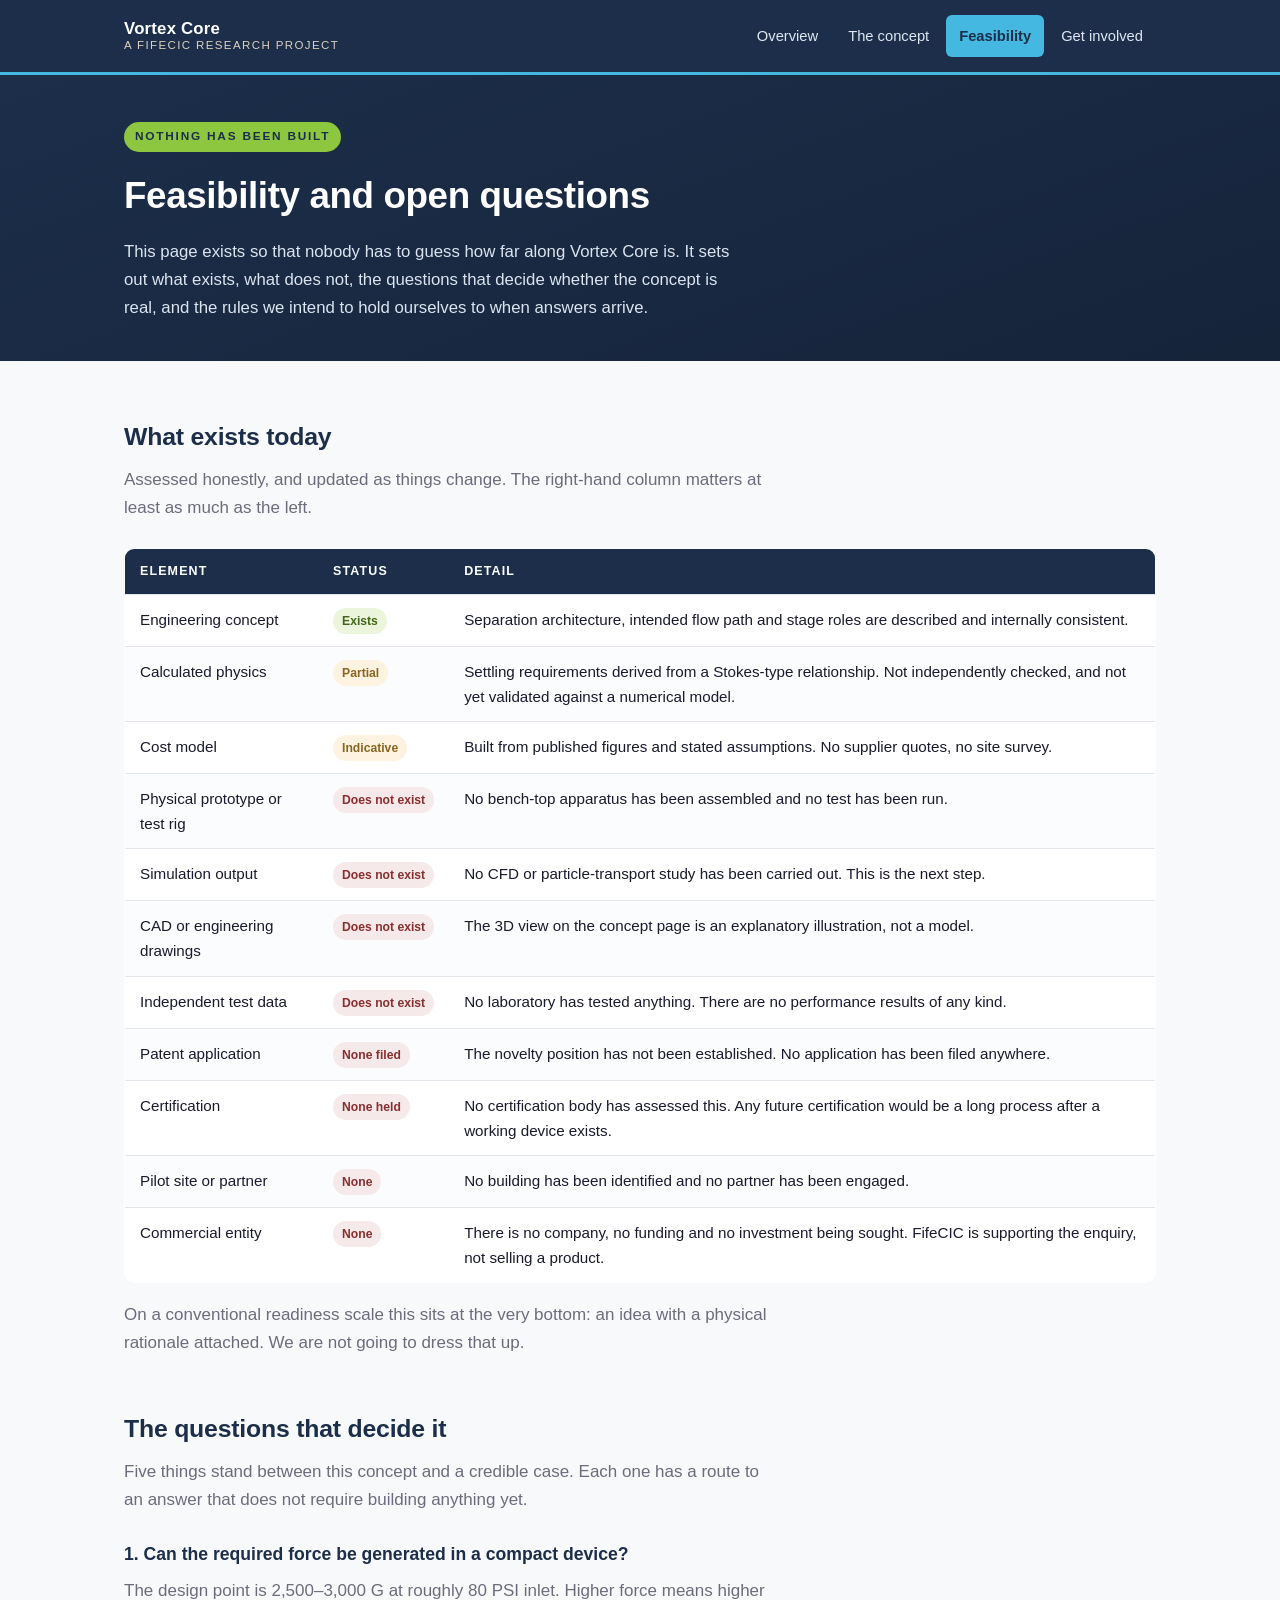
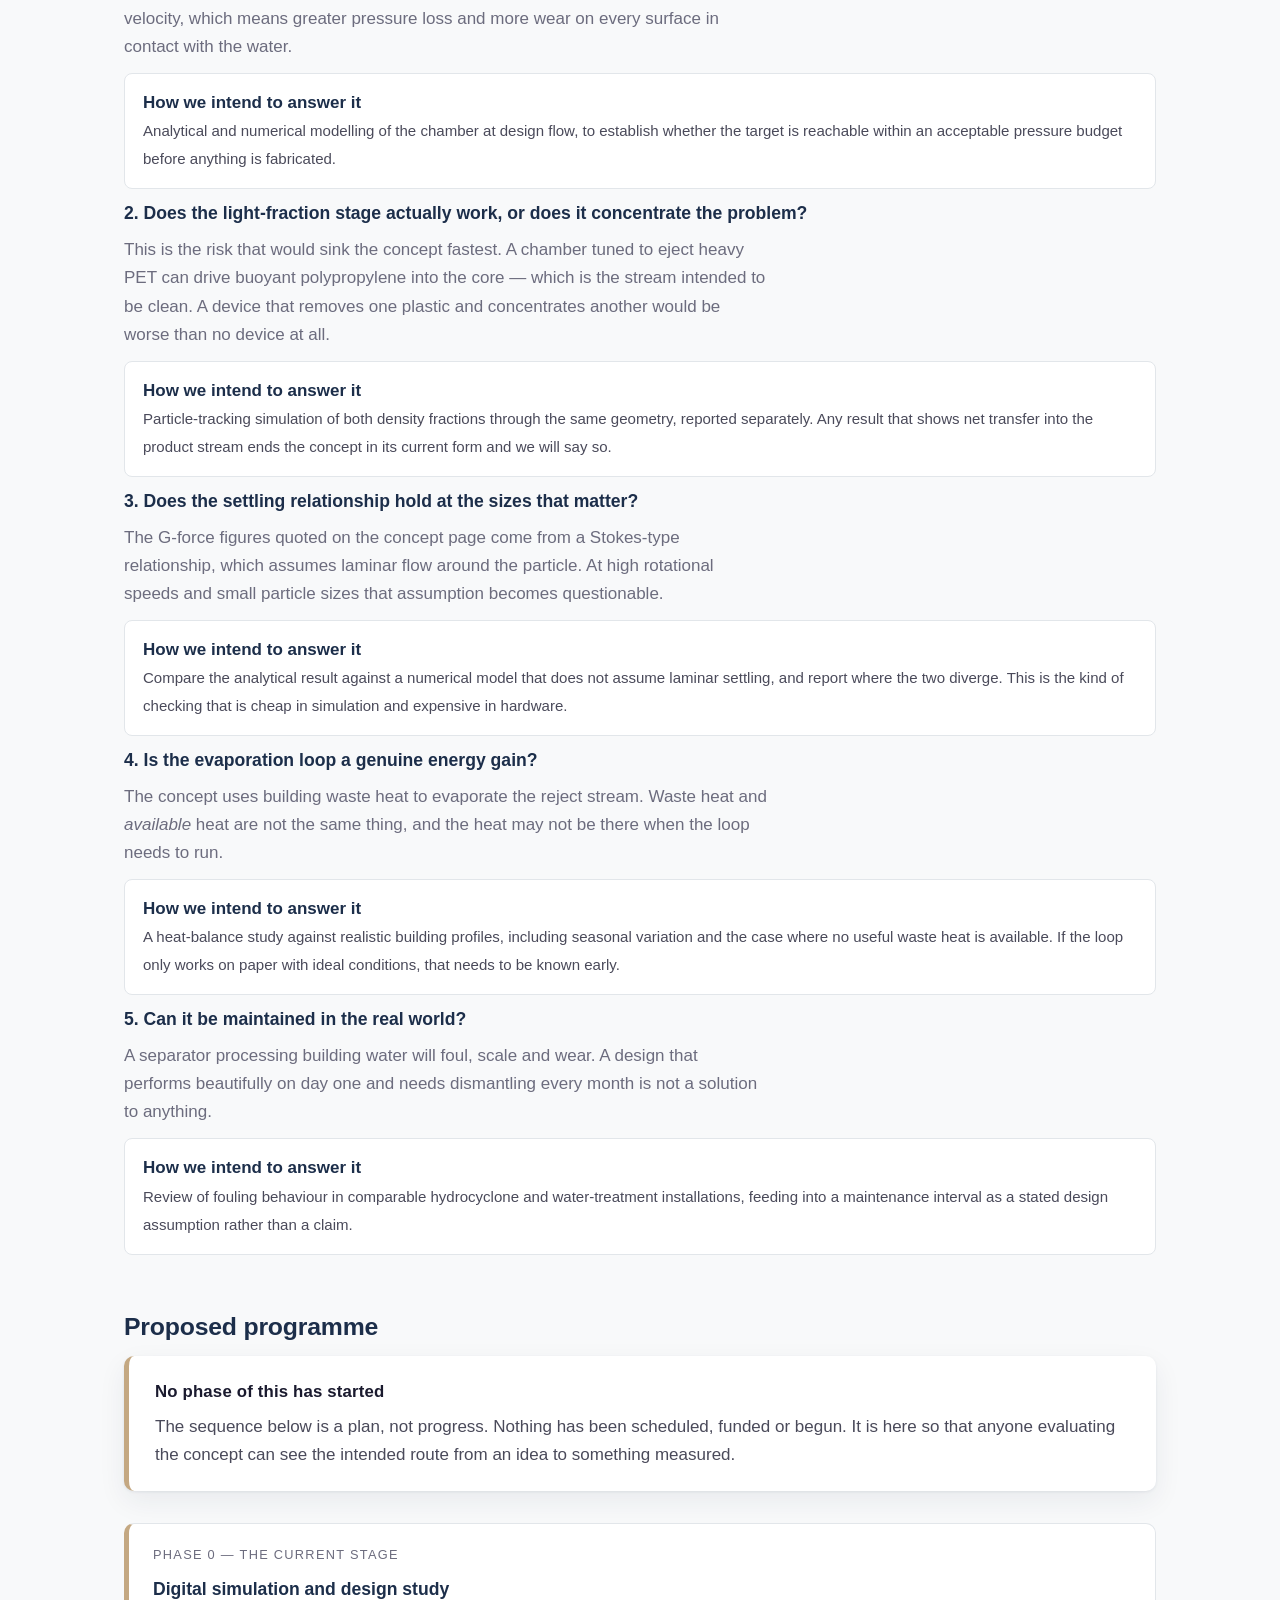
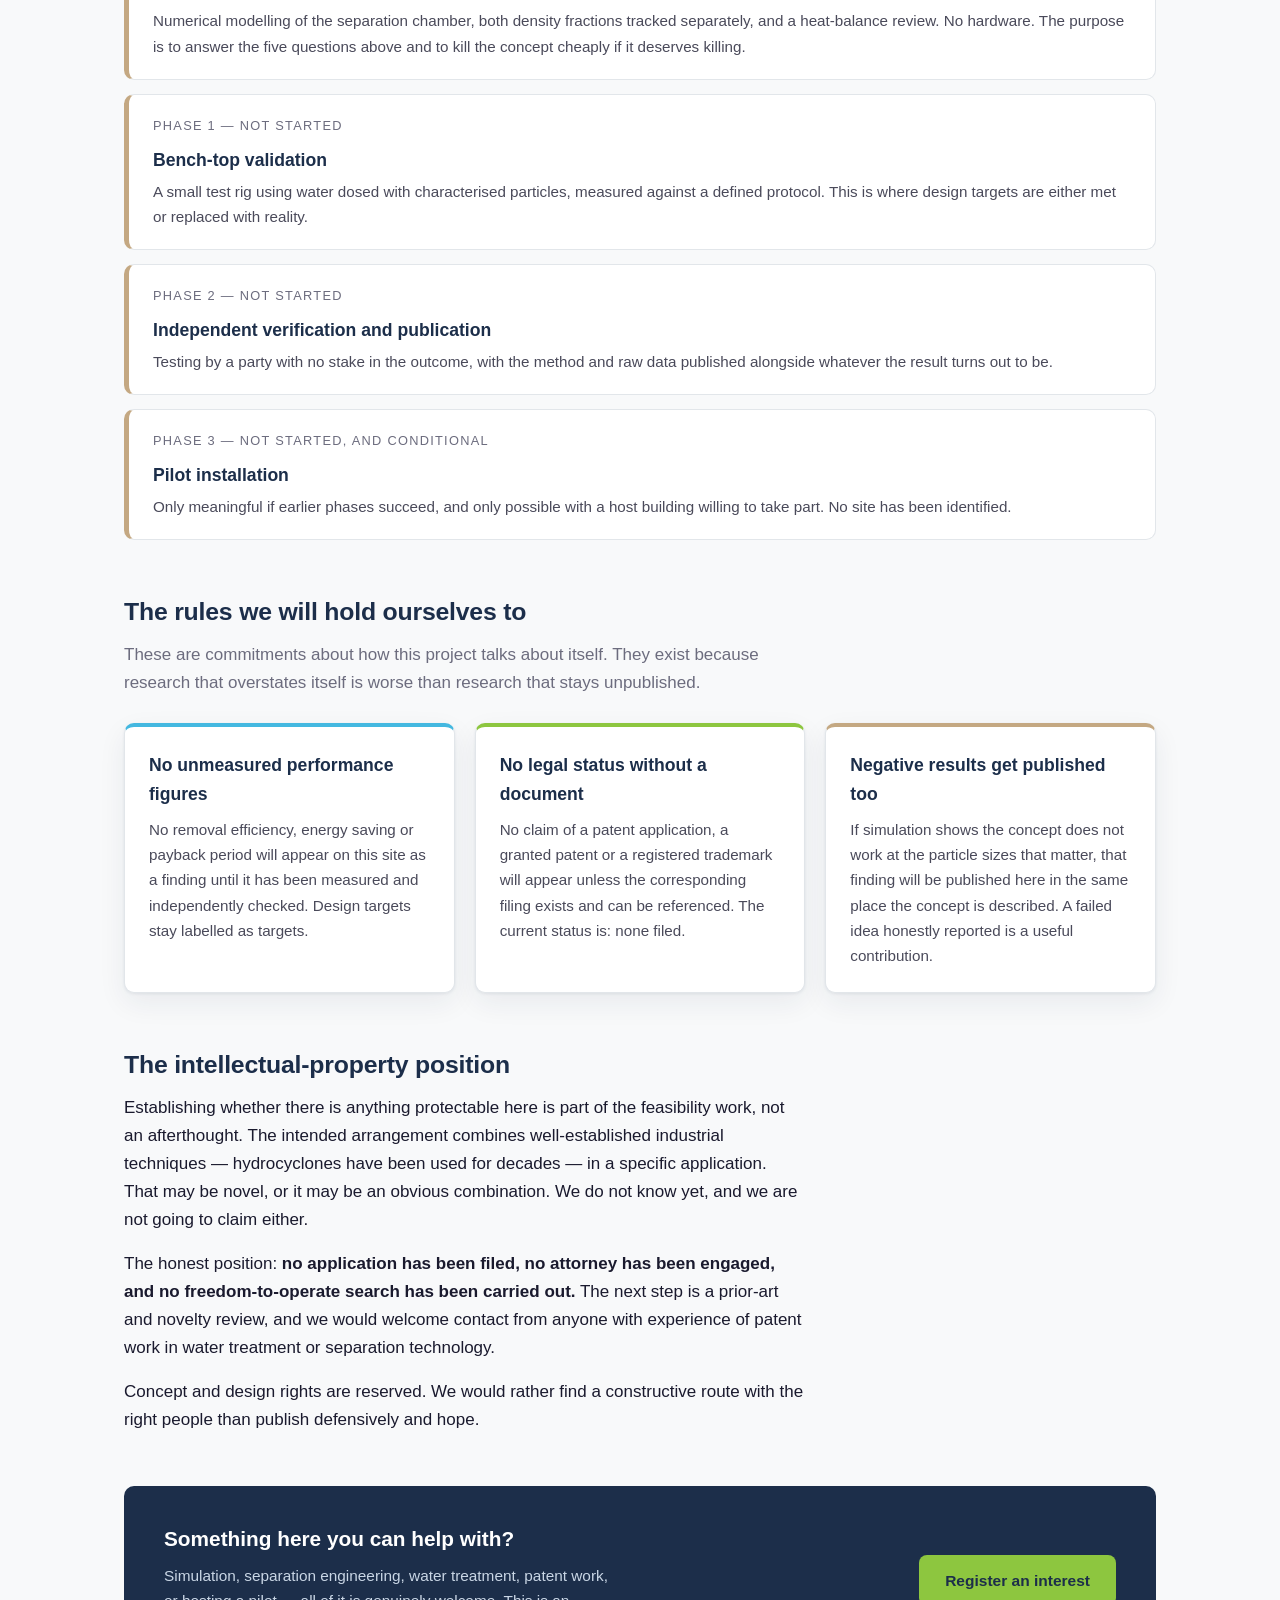
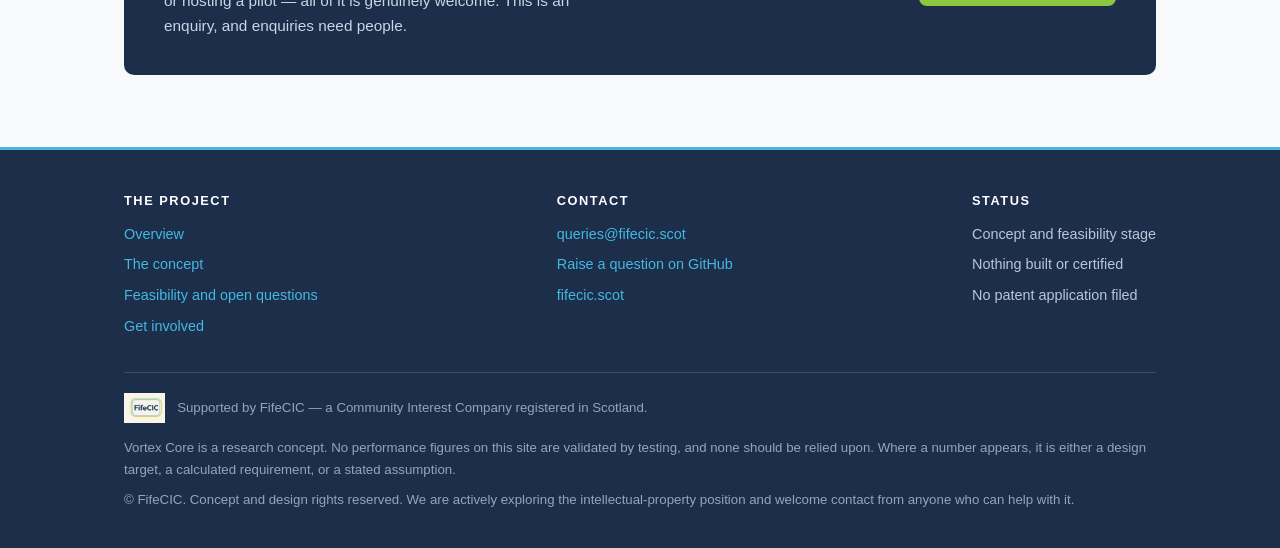
==== feasibility.html @ f8d371b2 "Initial commit: Vortex Core research site A four-page static site presenting the Vortex Core concept" ====
<!DOCTYPE html>
<html lang="en-GB">
<head>
<meta charset="utf-8">
<meta name="viewport" content="width=device-width, initial-scale=1">
<title>Feasibility and open questions - Vortex Core</title>
<meta name="description" content="What exists for Vortex Core and what does not: the open engineering questions, how we intend to answer them, and the validation rules we will hold ourselves to.">
<link rel="canonical" href="https://fifecic.github.io/VortexCore/feasibility.html">
<link rel="icon" href="assets/img/favicon.png">
<meta property="og:type" content="article">
<meta property="og:title" content="Feasibility and open questions - Vortex Core">
<meta property="og:description" content="Nothing is built. Here are the questions that decide whether the concept is real, and how we intend to answer them.">
<meta property="og:url" content="https://fifecic.github.io/VortexCore/feasibility.html">
<link rel="stylesheet" href="assets/css/site.css">
</head>
<body>

<a class="skip-link" href="#main">Skip to content</a>

<header class="site-header">
  <div class="wrap">
    <a class="brand" href="index.html">
      <span class="brand-text">
        <strong>Vortex Core</strong>
        <span>A FifeCIC research project</span>
      </span>
    </a>
    <nav class="site-nav" aria-label="Main">
      <a href="index.html">Overview</a>
      <a href="technology.html">The concept</a>
      <a href="feasibility.html" aria-current="page">Feasibility</a>
      <a href="interest.html">Get involved</a>
    </nav>
  </div>
</header>

<div class="page-head">
  <div class="wrap">
    <p class="eyebrow">Nothing has been built</p>
    <h1>Feasibility and open questions</h1>
    <p class="lead">
      This page exists so that nobody has to guess how far along Vortex Core is. It sets out what
      exists, what does not, the questions that decide whether the concept is real, and the rules
      we intend to hold ourselves to when answers arrive.
    </p>
  </div>
</div>

<main id="main">
  <div class="wrap">

    <section>
      <h2 class="section-title">What exists today</h2>
      <p class="section-sub">
        Assessed honestly, and updated as things change. The right-hand column matters at least as
        much as the left.
      </p>
      <div class="table-scroll">
        <table>
          <thead>
            <tr>
              <th scope="col">Element</th>
              <th scope="col">Status</th>
              <th scope="col">Detail</th>
            </tr>
          </thead>
          <tbody>
            <tr>
              <td>Engineering concept</td>
              <td><span class="tag tag-yes">Exists</span></td>
              <td>Separation architecture, intended flow path and stage roles are described and internally consistent.</td>
            </tr>
            <tr>
              <td>Calculated physics</td>
              <td><span class="tag tag-partial">Partial</span></td>
              <td>Settling requirements derived from a Stokes-type relationship. Not independently checked, and not yet validated against a numerical model.</td>
            </tr>
            <tr>
              <td>Cost model</td>
              <td><span class="tag tag-partial">Indicative</span></td>
              <td>Built from published figures and stated assumptions. No supplier quotes, no site survey.</td>
            </tr>
            <tr>
              <td>Physical prototype or test rig</td>
              <td><span class="tag tag-no">Does not exist</span></td>
              <td>No bench-top apparatus has been assembled and no test has been run.</td>
            </tr>
            <tr>
              <td>Simulation output</td>
              <td><span class="tag tag-no">Does not exist</span></td>
              <td>No CFD or particle-transport study has been carried out. This is the next step.</td>
            </tr>
            <tr>
              <td>CAD or engineering drawings</td>
              <td><span class="tag tag-no">Does not exist</span></td>
              <td>The 3D view on the concept page is an explanatory illustration, not a model.</td>
            </tr>
            <tr>
              <td>Independent test data</td>
              <td><span class="tag tag-no">Does not exist</span></td>
              <td>No laboratory has tested anything. There are no performance results of any kind.</td>
            </tr>
            <tr>
              <td>Patent application</td>
              <td><span class="tag tag-no">None filed</span></td>
              <td>The novelty position has not been established. No application has been filed anywhere.</td>
            </tr>
            <tr>
              <td>Certification</td>
              <td><span class="tag tag-no">None held</span></td>
              <td>No certification body has assessed this. Any future certification would be a long process after a working device exists.</td>
            </tr>
            <tr>
              <td>Pilot site or partner</td>
              <td><span class="tag tag-no">None</span></td>
              <td>No building has been identified and no partner has been engaged.</td>
            </tr>
            <tr>
              <td>Commercial entity</td>
              <td><span class="tag tag-no">None</span></td>
              <td>There is no company, no funding and no investment being sought. FifeCIC is supporting the enquiry, not selling a product.</td>
            </tr>
          </tbody>
        </table>
      </div>
      <p class="section-sub" style="margin-top:18px; margin-bottom:0">
        On a conventional readiness scale this sits at the very bottom: an idea with a physical
        rationale attached. We are not going to dress that up.
      </p>
    </section>

    <section>
      <h2 class="section-title">The questions that decide it</h2>
      <p class="section-sub">
        Five things stand between this concept and a credible case. Each one has a route to an
        answer that does not require building anything yet.
      </p>

      <h3>1. Can the required force be generated in a compact device?</h3>
      <p class="section-sub" style="margin-bottom:12px">
        The design point is 2,500&ndash;3,000&nbsp;G at roughly 80&nbsp;PSI inlet. Higher force means higher
        velocity, which means greater pressure loss and more wear on every surface in contact with
        the water.
      </p>
      <ul class="plain-list">
        <li>
          <strong>How we intend to answer it</strong>
          <span>Analytical and numerical modelling of the chamber at design flow, to establish whether the target is reachable within an acceptable pressure budget before anything is fabricated.</span>
        </li>
      </ul>

      <h3>2. Does the light-fraction stage actually work, or does it concentrate the problem?</h3>
      <p class="section-sub" style="margin-bottom:12px">
        This is the risk that would sink the concept fastest. A chamber tuned to eject heavy PET
        can drive buoyant polypropylene into the core &mdash; which is the stream intended to be
        clean. A device that removes one plastic and concentrates another would be worse than no
        device at all.
      </p>
      <ul class="plain-list">
        <li>
          <strong>How we intend to answer it</strong>
          <span>Particle-tracking simulation of both density fractions through the same geometry, reported separately. Any result that shows net transfer into the product stream ends the concept in its current form and we will say so.</span>
        </li>
      </ul>

      <h3>3. Does the settling relationship hold at the sizes that matter?</h3>
      <p class="section-sub" style="margin-bottom:12px">
        The G-force figures quoted on the concept page come from a Stokes-type relationship, which
        assumes laminar flow around the particle. At high rotational speeds and small particle
        sizes that assumption becomes questionable.
      </p>
      <ul class="plain-list">
        <li>
          <strong>How we intend to answer it</strong>
          <span>Compare the analytical result against a numerical model that does not assume laminar settling, and report where the two diverge. This is the kind of checking that is cheap in simulation and expensive in hardware.</span>
        </li>
      </ul>

      <h3>4. Is the evaporation loop a genuine energy gain?</h3>
      <p class="section-sub" style="margin-bottom:12px">
        The concept uses building waste heat to evaporate the reject stream. Waste heat and
        <em>available</em> heat are not the same thing, and the heat may not be there when the loop
        needs to run.
      </p>
      <ul class="plain-list">
        <li>
          <strong>How we intend to answer it</strong>
          <span>A heat-balance study against realistic building profiles, including seasonal variation and the case where no useful waste heat is available. If the loop only works on paper with ideal conditions, that needs to be known early.</span>
        </li>
      </ul>

      <h3>5. Can it be maintained in the real world?</h3>
      <p class="section-sub" style="margin-bottom:12px">
        A separator processing building water will foul, scale and wear. A design that performs
        beautifully on day one and needs dismantling every month is not a solution to anything.
      </p>
      <ul class="plain-list">
        <li>
          <strong>How we intend to answer it</strong>
          <span>Review of fouling behaviour in comparable hydrocyclone and water-treatment installations, feeding into a maintenance interval as a stated design assumption rather than a claim.</span>
        </li>
      </ul>
    </section>

    <section>
      <h2 class="section-title">Proposed programme</h2>
      <div class="callout callout-warn">
        <h2>No phase of this has started</h2>
        <p>
          The sequence below is a plan, not progress. Nothing has been scheduled, funded or begun.
          It is here so that anyone evaluating the concept can see the intended route from an idea
          to something measured.
        </p>
      </div>

      <div class="roadmap-phase">
        <div class="phase-meta">Phase 0 &mdash; the current stage</div>
        <h3>Digital simulation and design study</h3>
        <p>
          Numerical modelling of the separation chamber, both density fractions tracked separately,
          and a heat-balance review. No hardware. The purpose is to answer the five questions above
          and to kill the concept cheaply if it deserves killing.
        </p>
      </div>

      <div class="roadmap-phase">
        <div class="phase-meta">Phase 1 &mdash; not started</div>
        <h3>Bench-top validation</h3>
        <p>
          A small test rig using water dosed with characterised particles, measured against a
          defined protocol. This is where design targets are either met or replaced with reality.
        </p>
      </div>

      <div class="roadmap-phase">
        <div class="phase-meta">Phase 2 &mdash; not started</div>
        <h3>Independent verification and publication</h3>
        <p>
          Testing by a party with no stake in the outcome, with the method and raw data published
          alongside whatever the result turns out to be.
        </p>
      </div>

      <div class="roadmap-phase">
        <div class="phase-meta">Phase 3 &mdash; not started, and conditional</div>
        <h3>Pilot installation</h3>
        <p>
          Only meaningful if earlier phases succeed, and only possible with a host building willing
          to take part. No site has been identified.
        </p>
      </div>
    </section>

    <section>
      <h2 class="section-title">The rules we will hold ourselves to</h2>
      <p class="section-sub">
        These are commitments about how this project talks about itself. They exist because
        research that overstates itself is worse than research that stays unpublished.
      </p>
      <div class="cards">
        <div class="card card-accent">
          <h3>No unmeasured performance figures</h3>
          <p>
            No removal efficiency, energy saving or payback period will appear on this site as a
            finding until it has been measured and independently checked. Design targets stay
            labelled as targets.
          </p>
        </div>
        <div class="card card-accent-green">
          <h3>No legal status without a document</h3>
          <p>
            No claim of a patent application, a granted patent or a registered trademark will
            appear unless the corresponding filing exists and can be referenced. The current status
            is: none filed.
          </p>
        </div>
        <div class="card card-accent-tan">
          <h3>Negative results get published too</h3>
          <p>
            If simulation shows the concept does not work at the particle sizes that matter, that
            finding will be published here in the same place the concept is described. A failed
            idea honestly reported is a useful contribution.
          </p>
        </div>
      </div>
    </section>

    <section>
      <h2 class="section-title">The intellectual-property position</h2>
      <div class="prose">
        <p>
          Establishing whether there is anything protectable here is part of the feasibility work,
          not an afterthought. The intended arrangement combines well-established industrial
          techniques &mdash; hydrocyclones have been used for decades &mdash; in a specific
          application. That may be novel, or it may be an obvious combination. We do not know yet,
          and we are not going to claim either.
        </p>
        <p>
          The honest position: <strong>no application has been filed, no attorney has been
          engaged, and no freedom-to-operate search has been carried out.</strong> The next step is
          a prior-art and novelty review, and we would welcome contact from anyone with experience
          of patent work in water treatment or separation technology.
        </p>
        <p>
          Concept and design rights are reserved. We would rather find a constructive route with
          the right people than publish defensively and hope.
        </p>
      </div>
    </section>

    <section>
      <div class="cta">
        <div>
          <h2>Something here you can help with?</h2>
          <p>
            Simulation, separation engineering, water treatment, patent work, or hosting a pilot
            &mdash; all of it is genuinely welcome. This is an enquiry, and enquiries need people.
          </p>
        </div>
        <a class="btn" href="interest.html">Register an interest</a>
      </div>
    </section>

  </div>
</main>

<footer>
  <div class="wrap">
    <div class="footer-grid">
      <div>
        <h4>The project</h4>
        <ul>
          <li><a href="index.html">Overview</a></li>
          <li><a href="technology.html">The concept</a></li>
          <li><a href="feasibility.html">Feasibility and open questions</a></li>
          <li><a href="interest.html">Get involved</a></li>
        </ul>
      </div>
      <div>
        <h4>Contact</h4>
        <ul>
          <li><a href="mailto:queries@fifecic.scot">queries@fifecic.scot</a></li>
          <li><a href="https://github.com/FifeCIC/VortexCore/issues" rel="noopener">Raise a question on GitHub</a></li>
          <li><a href="https://fifecic.scot/" rel="noopener">fifecic.scot</a></li>
        </ul>
      </div>
      <div>
        <h4>Status</h4>
        <ul>
          <li>Concept and feasibility stage</li>
          <li>Nothing built or certified</li>
          <li>No patent application filed</li>
        </ul>
      </div>
    </div>
    <div class="footer-note">
      <div class="footer-brand">
        <img src="assets/img/fifecic-logo.png" alt="">
        <span>Supported by FifeCIC &mdash; a Community Interest Company registered in Scotland.</span>
      </div>
      <p style="margin-top:14px">
        Vortex Core is a research concept. No performance figures on this site are validated by
        testing, and none should be relied upon. Where a number appears, it is either a design
        target, a calculated requirement, or a stated assumption.
      </p>
      <p>
        &copy; FifeCIC. Concept and design rights reserved. We are actively exploring the
        intellectual-property position and welcome contact from anyone who can help with it.
      </p>
    </div>
  </div>
</footer>

</body>
</html>
---- assets/css/site.css ----
/* ==========================================================================
   Vortex Core - research site stylesheet
   A FifeCIC research project. Palette taken from the FifeCIC brochure theme.
   Single shared stylesheet: no inline duplication, no external font calls.
   ========================================================================== */

:root {
  --navy: #1C2E4A;
  --navy-2: #263d5e;
  --navy-3: #16243a;
  --blue: #44B8E0;
  --blue-dark: #2a9bc4;
  --green: #8DC63F;
  --green-dark: #74a832;
  --tan: #C4A882;
  --tan-light: #ddd0be;
  --bg: #F8F9FA;
  --white: #ffffff;
  --text: #1a1a2e;
  --text-mid: #4a4a5a;
  --text-light: #6c6c7e;
  --border: #e2e6ea;
  --radius: 10px;
  --shadow: 0 1px 3px rgba(28, 46, 74, .08), 0 10px 28px rgba(28, 46, 74, .07);
  --wrap: 1080px;
}

* { box-sizing: border-box; }

html { scroll-behavior: smooth; }

body {
  margin: 0;
  background: var(--bg);
  color: var(--text);
  font-family: -apple-system, BlinkMacSystemFont, "Segoe UI", Roboto, "Helvetica Neue", Arial, sans-serif;
  font-size: 17px;
  line-height: 1.65;
  -webkit-font-smoothing: antialiased;
}

img { max-width: 100%; height: auto; }

a { color: var(--blue-dark); }
a:hover { color: var(--navy); }

.wrap { max-width: var(--wrap); margin: 0 auto; padding: 0 24px; }

.skip-link {
  position: absolute; left: -9999px;
  background: var(--navy); color: #fff; padding: 10px 16px; z-index: 100;
}
.skip-link:focus { left: 0; top: 0; }

/* ---------------------------------------------------------------- header -- */

.site-header {
  background: var(--navy);
  color: #fff;
  position: sticky;
  top: 0;
  z-index: 50;
  border-bottom: 3px solid var(--blue);
}

.site-header .wrap {
  display: flex;
  align-items: center;
  justify-content: space-between;
  gap: 20px;
  min-height: 72px;
  flex-wrap: wrap;
}

.brand { display: flex; align-items: center; gap: 12px; text-decoration: none; color: #fff; }
.brand img { height: 34px; width: auto; display: block; }
.brand-text { line-height: 1.2; }
.brand-text strong { display: block; font-size: 1.05rem; letter-spacing: .2px; }
.brand-text span { display: block; font-size: .72rem; text-transform: uppercase; letter-spacing: .12em; color: var(--tan-light); }

.site-nav { display: flex; align-items: center; gap: 4px; flex-wrap: wrap; }
.site-nav a {
  color: #dfe7f1;
  text-decoration: none;
  font-size: .92rem;
  padding: 9px 13px;
  border-radius: 6px;
}
.site-nav a:hover { background: var(--navy-2); color: #fff; }
.site-nav a[aria-current="page"] { background: var(--blue); color: var(--navy); font-weight: 600; }

/* ------------------------------------------------------------------ hero -- */

.hero {
  background: linear-gradient(160deg, var(--navy) 0%, var(--navy-3) 60%, #0f1b2c 100%);
  color: #fff;
  padding: 64px 0 56px;
  position: relative;
  overflow: hidden;
}

.hero::after {
  content: "";
  position: absolute;
  right: -140px; top: -140px;
  width: 420px; height: 420px;
  border-radius: 50%;
  background: radial-gradient(circle, rgba(68, 184, 224, .30), transparent 68%);
  pointer-events: none;
}

.hero .wrap { position: relative; z-index: 1; }

.eyebrow {
  display: inline-block;
  font-size: .74rem;
  text-transform: uppercase;
  letter-spacing: .15em;
  color: var(--navy);
  background: var(--green);
  padding: 5px 11px;
  border-radius: 100px;
  font-weight: 700;
  margin: 0 0 18px;
}

.hero h1 { font-size: clamp(2.1rem, 5vw, 3.1rem); margin: 0 0 6px; letter-spacing: -.5px; }
.hero .tagline { color: var(--tan); font-size: 1.18rem; margin: 0 0 20px; font-style: italic; }
.hero .lead { font-size: 1.1rem; color: #dbe4ef; max-width: 62ch; margin: 0 0 28px; }

.hero-inner { display: grid; grid-template-columns: 1.25fr 1fr; gap: 44px; align-items: center; }
@media (max-width: 860px) { .hero-inner { grid-template-columns: 1fr; } }

.hero-panel {
  background: rgba(255, 255, 255, .06);
  border: 1px solid rgba(255, 255, 255, .14);
  border-radius: var(--radius);
  padding: 22px 24px;
  backdrop-filter: blur(3px);
}
.hero-panel h2 { font-size: .78rem; text-transform: uppercase; letter-spacing: .13em; color: var(--blue); margin: 0 0 12px; }
.hero-panel ul { margin: 0; padding-left: 18px; color: #dbe4ef; font-size: .95rem; }
.hero-panel li { margin-bottom: 7px; }

/* ------------------------------------------------------------ page head -- */

/* Short banner used on interior pages, so they do not reuse the full hero. */
.page-head {
  background: linear-gradient(160deg, var(--navy) 0%, var(--navy-3) 100%);
  color: #fff;
  padding: 46px 0 40px;
}
.page-head h1 { font-size: clamp(1.7rem, 3.4vw, 2.3rem); margin: 0 0 12px; letter-spacing: -.4px; }
.page-head .lead { color: #dbe4ef; max-width: 66ch; margin: 0; font-size: 1.05rem; }
.page-head .eyebrow { margin-bottom: 14px; }

/* ---------------------------------------------------------- support band -- */

/* FifeCIC attribution. The logo carries its own cream background, so a light
   band is used here rather than placing it on the navy header. */
.support-band { background: #f3efe4; border-bottom: 1px solid #e4ddcb; padding: 20px 0; }
.support-band .wrap { display: flex; align-items: center; gap: 22px; flex-wrap: wrap; }
.support-band__logo { height: 52px; width: auto; flex: 0 0 auto; }
.support-band__text { font-size: .94rem; color: var(--text-mid); }
.support-band__text strong { display: block; color: var(--navy); margin-bottom: 3px; }
.support-band__text a { font-weight: 600; }

/* ------------------------------------------------------------- callouts -- */

.callout {
  border-radius: var(--radius);
  padding: 22px 26px;
  margin: 0 0 32px;
  border-left: 5px solid;
  background: var(--white);
  box-shadow: var(--shadow);
}
.callout h2 { margin: 0 0 8px; font-size: 1.05rem; letter-spacing: .01em; }
.callout p { margin: 0; color: var(--text-mid); }
.callout p + p { margin-top: 10px; }

.callout-status { border-left-color: var(--blue); }
.callout-status h2 { color: var(--navy); }
.callout-warn { border-left-color: var(--tan); }
.callout-note { border-left-color: var(--green); }

/* --------------------------------------------------------------- layout -- */

main { padding: 56px 0 72px; }

section { margin-bottom: 52px; }
section:last-child { margin-bottom: 0; }

h2.section-title {
  font-size: 1.55rem;
  margin: 0 0 8px;
  color: var(--navy);
  letter-spacing: -.2px;
}

.section-sub { color: var(--text-light); margin: 0 0 26px; max-width: 68ch; }

h3 { color: var(--navy); margin: 0 0 8px; font-size: 1.1rem; }

p { margin: 0 0 16px; }
p:last-child { margin-bottom: 0; }

.prose { max-width: 72ch; }
.prose ul, .prose ol { padding-left: 22px; }
.prose li { margin-bottom: 8px; }

/* ---------------------------------------------------------------- cards -- */

.cards { display: grid; grid-template-columns: repeat(auto-fit, minmax(276px, 1fr)); gap: 20px; }

.card {
  background: var(--white);
  border: 1px solid var(--border);
  border-radius: var(--radius);
  padding: 24px;
  box-shadow: var(--shadow);
}
.card .card-icon { font-size: 1.7rem; line-height: 1; display: block; margin-bottom: 12px; }
.card h3 { margin-top: 0; }
.card p { color: var(--text-mid); font-size: .95rem; margin-bottom: 0; }
.card-accent { border-top: 4px solid var(--blue); }
.card-accent-green { border-top: 4px solid var(--green); }
.card-accent-tan { border-top: 4px solid var(--tan); }

/* --------------------------------------------------------------- tables -- */

.table-scroll { overflow-x: auto; margin-bottom: 8px; }

table {
  width: 100%;
  border-collapse: collapse;
  background: var(--white);
  border: 1px solid var(--border);
  border-radius: var(--radius);
  overflow: hidden;
  font-size: .95rem;
}
caption { caption-side: bottom; text-align: left; font-size: .82rem; color: var(--text-light); padding-top: 9px; }
th, td { padding: 12px 15px; text-align: left; border-bottom: 1px solid var(--border); vertical-align: top; }
thead th { background: var(--navy); color: #fff; font-size: .78rem; text-transform: uppercase; letter-spacing: .09em; font-weight: 600; }
tbody tr:last-child td { border-bottom: none; }
tbody tr:nth-child(even) { background: #fbfcfd; }

.tag { display: inline-block; font-size: .76rem; font-weight: 700; padding: 3px 9px; border-radius: 100px; white-space: nowrap; }
.tag-yes { background: #eaf5dc; color: #44661a; }
.tag-no { background: #f5e9e9; color: #8a2f2f; }
.tag-partial { background: #fdf3e0; color: #8a6520; }

/* ------------------------------------------------------------- diagrams -- */

.figure {
  background: var(--white);
  border: 1px solid var(--border);
  border-radius: var(--radius);
  padding: 20px;
  box-shadow: var(--shadow);
  margin-bottom: 24px;
}
.figure figcaption { font-size: .85rem; color: var(--text-light); margin-top: 12px; }

#vortex-3d {
  width: 100%;
  height: 400px;
  border-radius: 8px;
  background: var(--navy-3);
  cursor: grab;
  position: relative;
  overflow: hidden;
}
#vortex-3d:active { cursor: grabbing; }
#vortex-3d canvas { display: block; }
.viz-fallback {
  display: flex; align-items: center; justify-content: center;
  height: 100%; color: var(--tan-light); font-size: .92rem; text-align: center; padding: 24px;
}

.stack-diagram {
  display: flex;
  flex-direction: column;
  gap: 0;
  font-size: .92rem;
}
.stack-diagram .node {
  background: var(--navy);
  color: #fff;
  padding: 13px 18px;
  border-radius: 8px;
  text-align: center;
}
.stack-diagram .node strong { display: block; }
.stack-diagram .node span { font-size: .84rem; color: var(--tan-light); }
.stack-diagram .arrow { text-align: center; color: var(--text-light); padding: 5px 0; font-size: 1rem; }
.stack-diagram .node-alt { background: var(--blue-dark); }
.stack-diagram .node-green { background: var(--green-dark); }

.formula {
  background: var(--navy-3);
  color: #e8eef6;
  padding: 16px 20px;
  border-radius: 8px;
  font-family: "SFMono-Regular", Consolas, "Liberation Mono", monospace;
  font-size: .9rem;
  overflow-x: auto;
  margin-bottom: 12px;
}

/* ------------------------------------------------------------------ cta -- */

.cta {
  background: var(--navy);
  color: #fff;
  border-radius: var(--radius);
  padding: 36px 40px;
  display: flex;
  align-items: center;
  justify-content: space-between;
  gap: 28px;
  flex-wrap: wrap;
}
.cta h2 { margin: 0 0 6px; font-size: 1.3rem; }
.cta p { margin: 0; color: #c9d6e5; max-width: 52ch; font-size: .96rem; }

.btn {
  display: inline-block;
  background: var(--green);
  color: var(--navy);
  text-decoration: none;
  font-weight: 700;
  padding: 13px 26px;
  border-radius: 8px;
  white-space: nowrap;
  border: none;
  cursor: pointer;
  font-size: .97rem;
}
.btn:hover { background: var(--green-dark); color: var(--navy); }
.btn-secondary { background: transparent; color: #fff; border: 2px solid rgba(255,255,255,.45); }
.btn-secondary:hover { background: rgba(255,255,255,.12); color: #fff; }

.btn-row { display: flex; gap: 14px; flex-wrap: wrap; }

/* ----------------------------------------------------------------- misc -- */

.roadmap-phase {
  background: var(--white);
  border: 1px solid var(--border);
  border-left: 5px solid var(--tan);
  border-radius: var(--radius);
  padding: 20px 24px;
  margin-bottom: 14px;
}
.roadmap-phase h3 { margin: 0 0 4px; }
.roadmap-phase .phase-meta { font-size: .8rem; text-transform: uppercase; letter-spacing: .1em; color: var(--text-light); margin-bottom: 10px; }
.roadmap-phase p { margin: 0; color: var(--text-mid); font-size: .95rem; }

.plain-list { list-style: none; padding: 0; margin: 0; }
.plain-list li {
  background: var(--white);
  border: 1px solid var(--border);
  border-radius: 8px;
  padding: 15px 18px;
  margin-bottom: 10px;
}
.plain-list li strong { display: block; color: var(--navy); }
.plain-list li span { color: var(--text-mid); font-size: .94rem; }

footer {
  background: var(--navy);
  color: #b9c6d8;
  padding: 40px 0 30px;
  font-size: .9rem;
  border-top: 3px solid var(--blue);
}
footer a { color: var(--blue); text-decoration: none; }
footer a:hover { color: #fff; text-decoration: underline; }
.footer-grid { display: flex; justify-content: space-between; gap: 32px; flex-wrap: wrap; margin-bottom: 26px; }
.footer-grid h4 { color: #fff; font-size: .8rem; text-transform: uppercase; letter-spacing: .12em; margin: 0 0 12px; }
.footer-grid ul { list-style: none; padding: 0; margin: 0; }
.footer-grid li { margin-bottom: 7px; }
.footer-note { border-top: 1px solid rgba(255,255,255,.14); padding-top: 20px; font-size: .83rem; color: #94a5bb; }
.footer-note p { margin: 0 0 8px; }
.footer-brand { display: flex; align-items: center; gap: 12px; }
.footer-brand img { height: 30px; width: auto; }

@media (max-width: 640px) {
  body { font-size: 16px; }
  .hero { padding: 44px 0 40px; }
  main { padding: 40px 0 56px; }
  .cta { padding: 28px 24px; }
  .site-header .wrap { min-height: 60px; }
}

@media print {
  .site-header, footer, .cta { display: none; }
  body { background: #fff; }
}
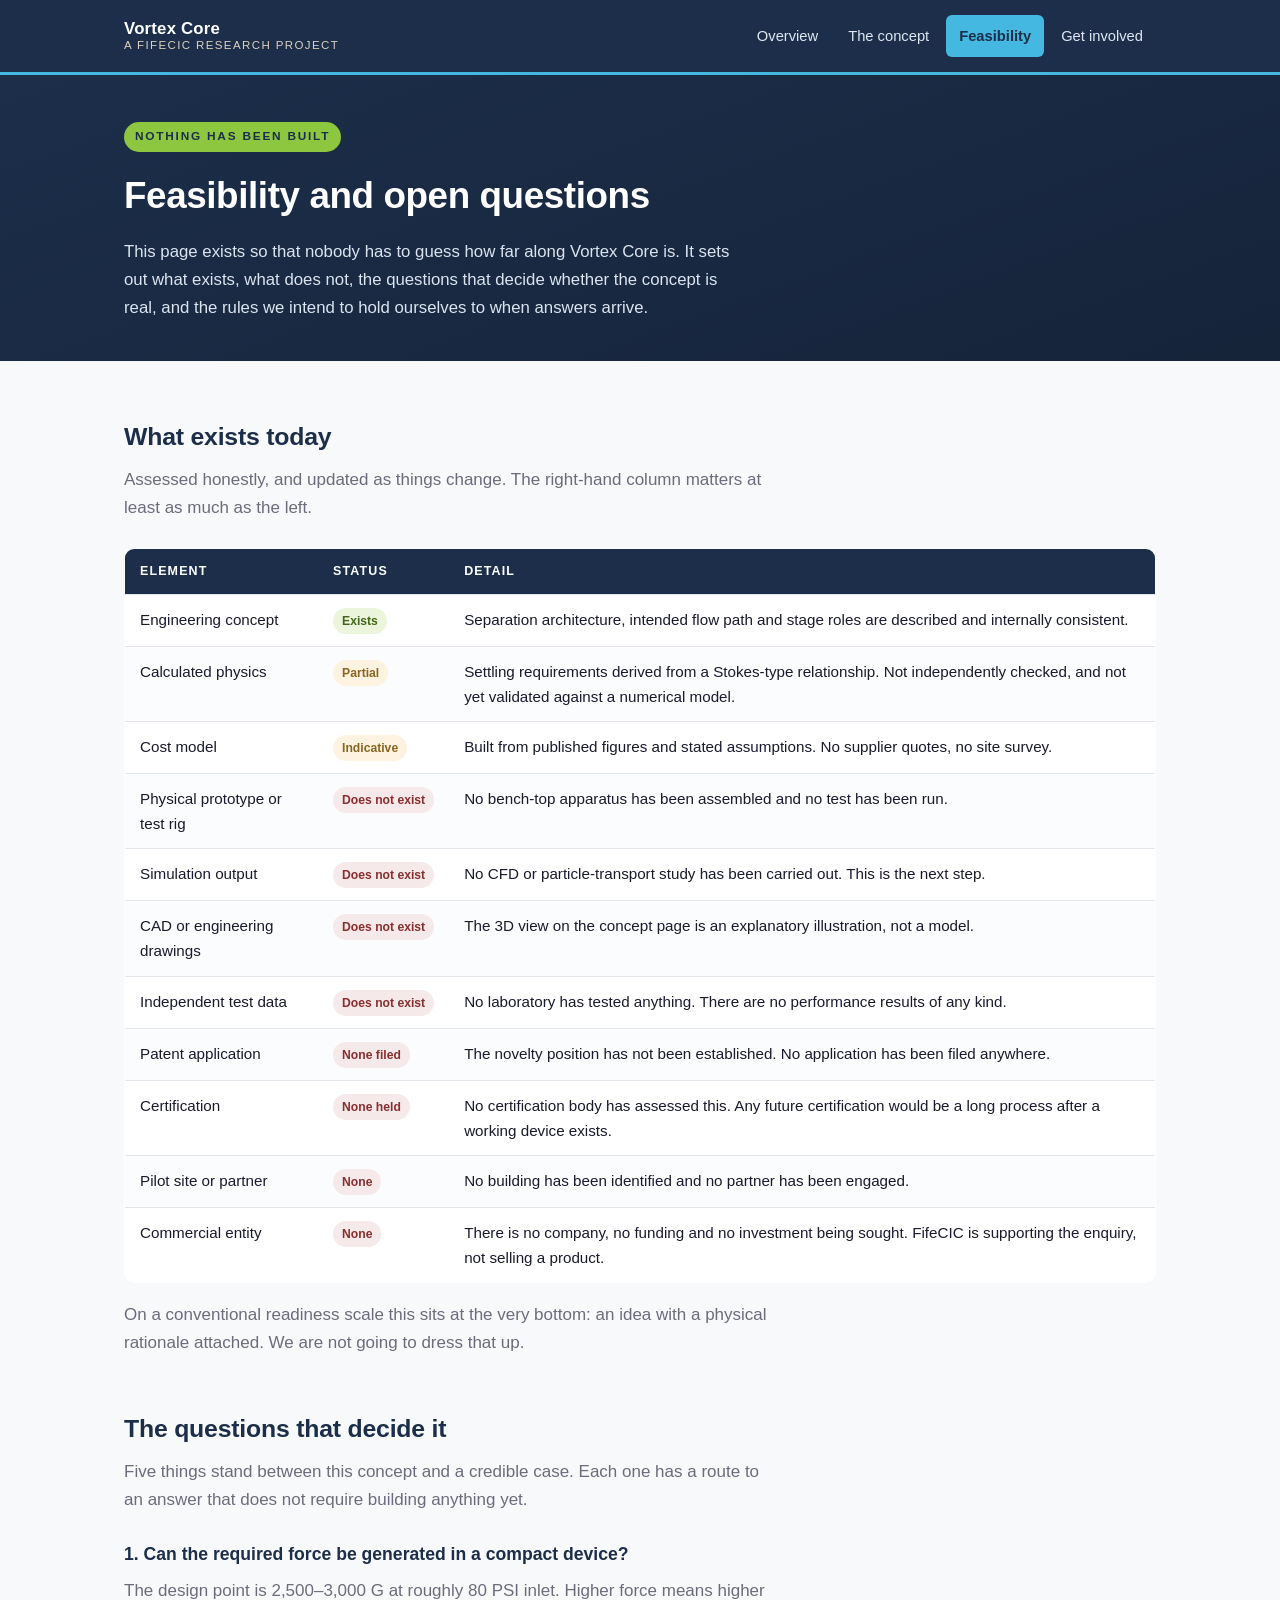
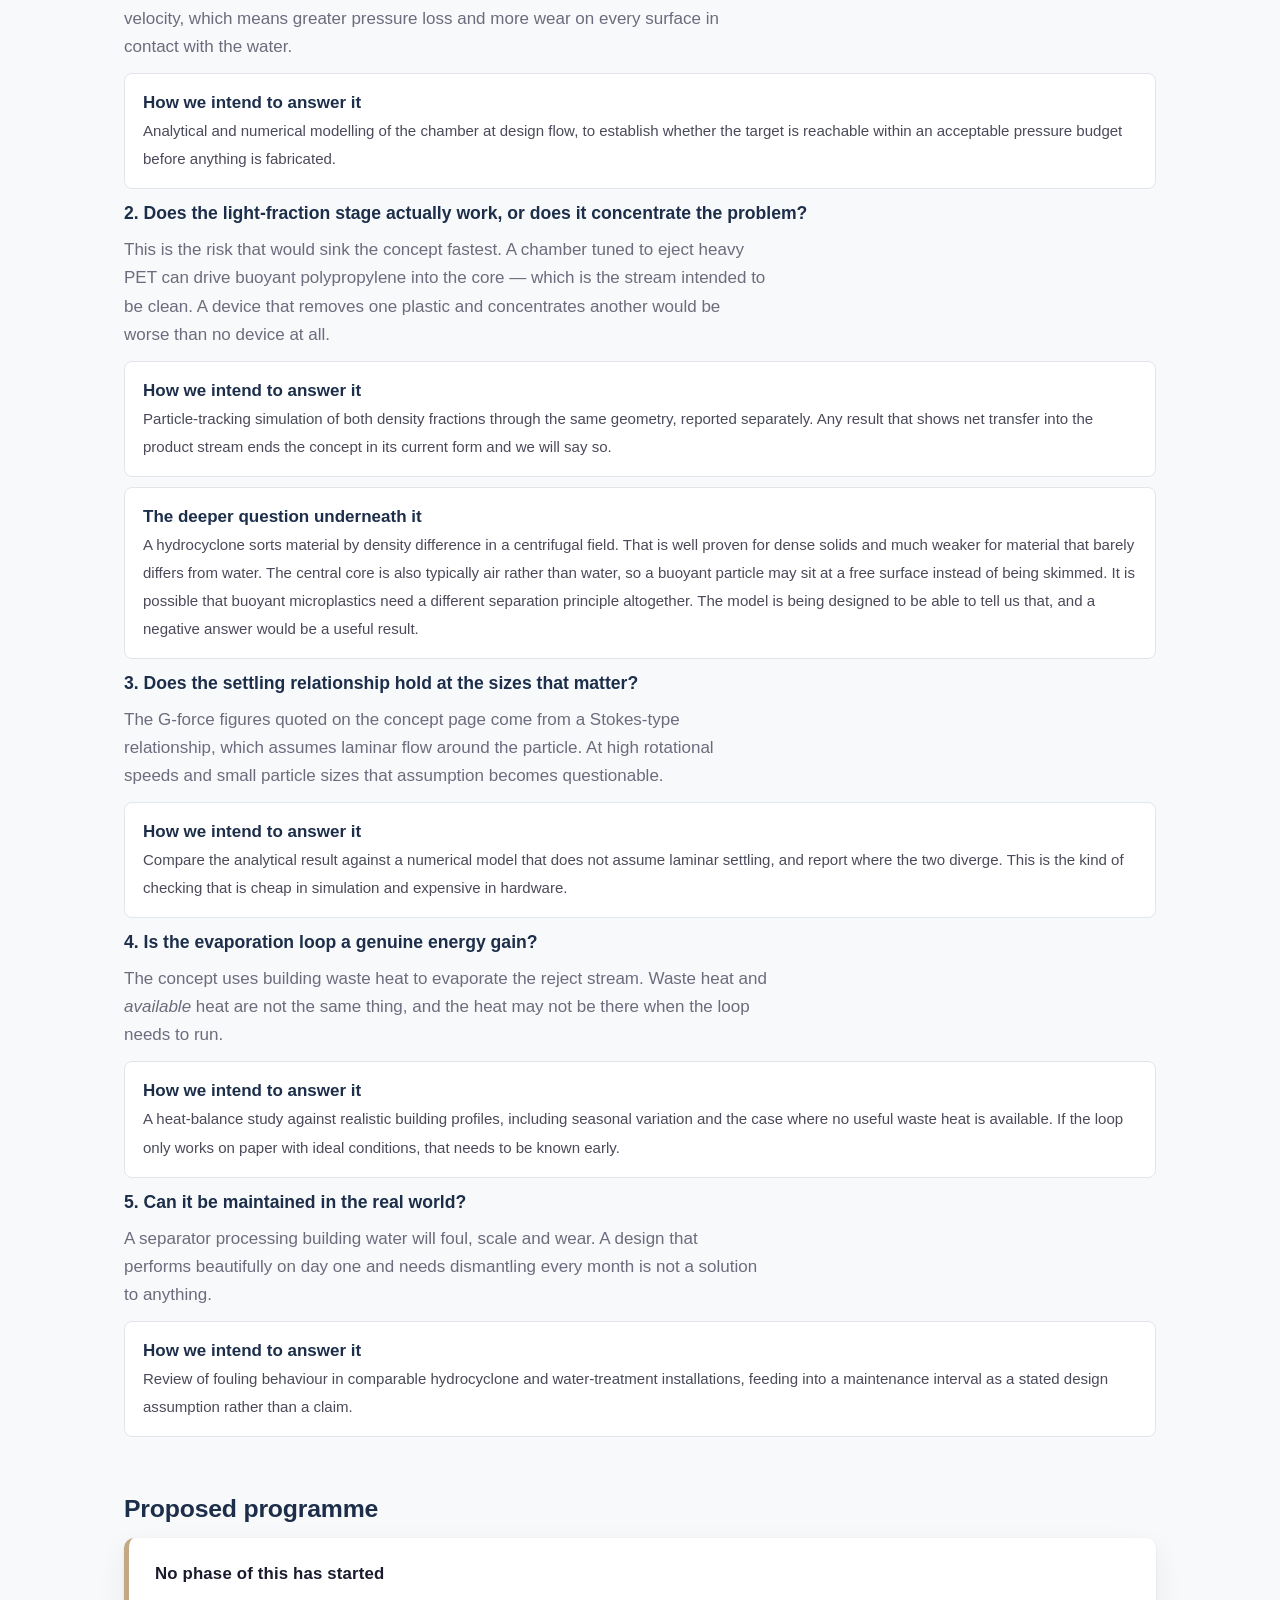
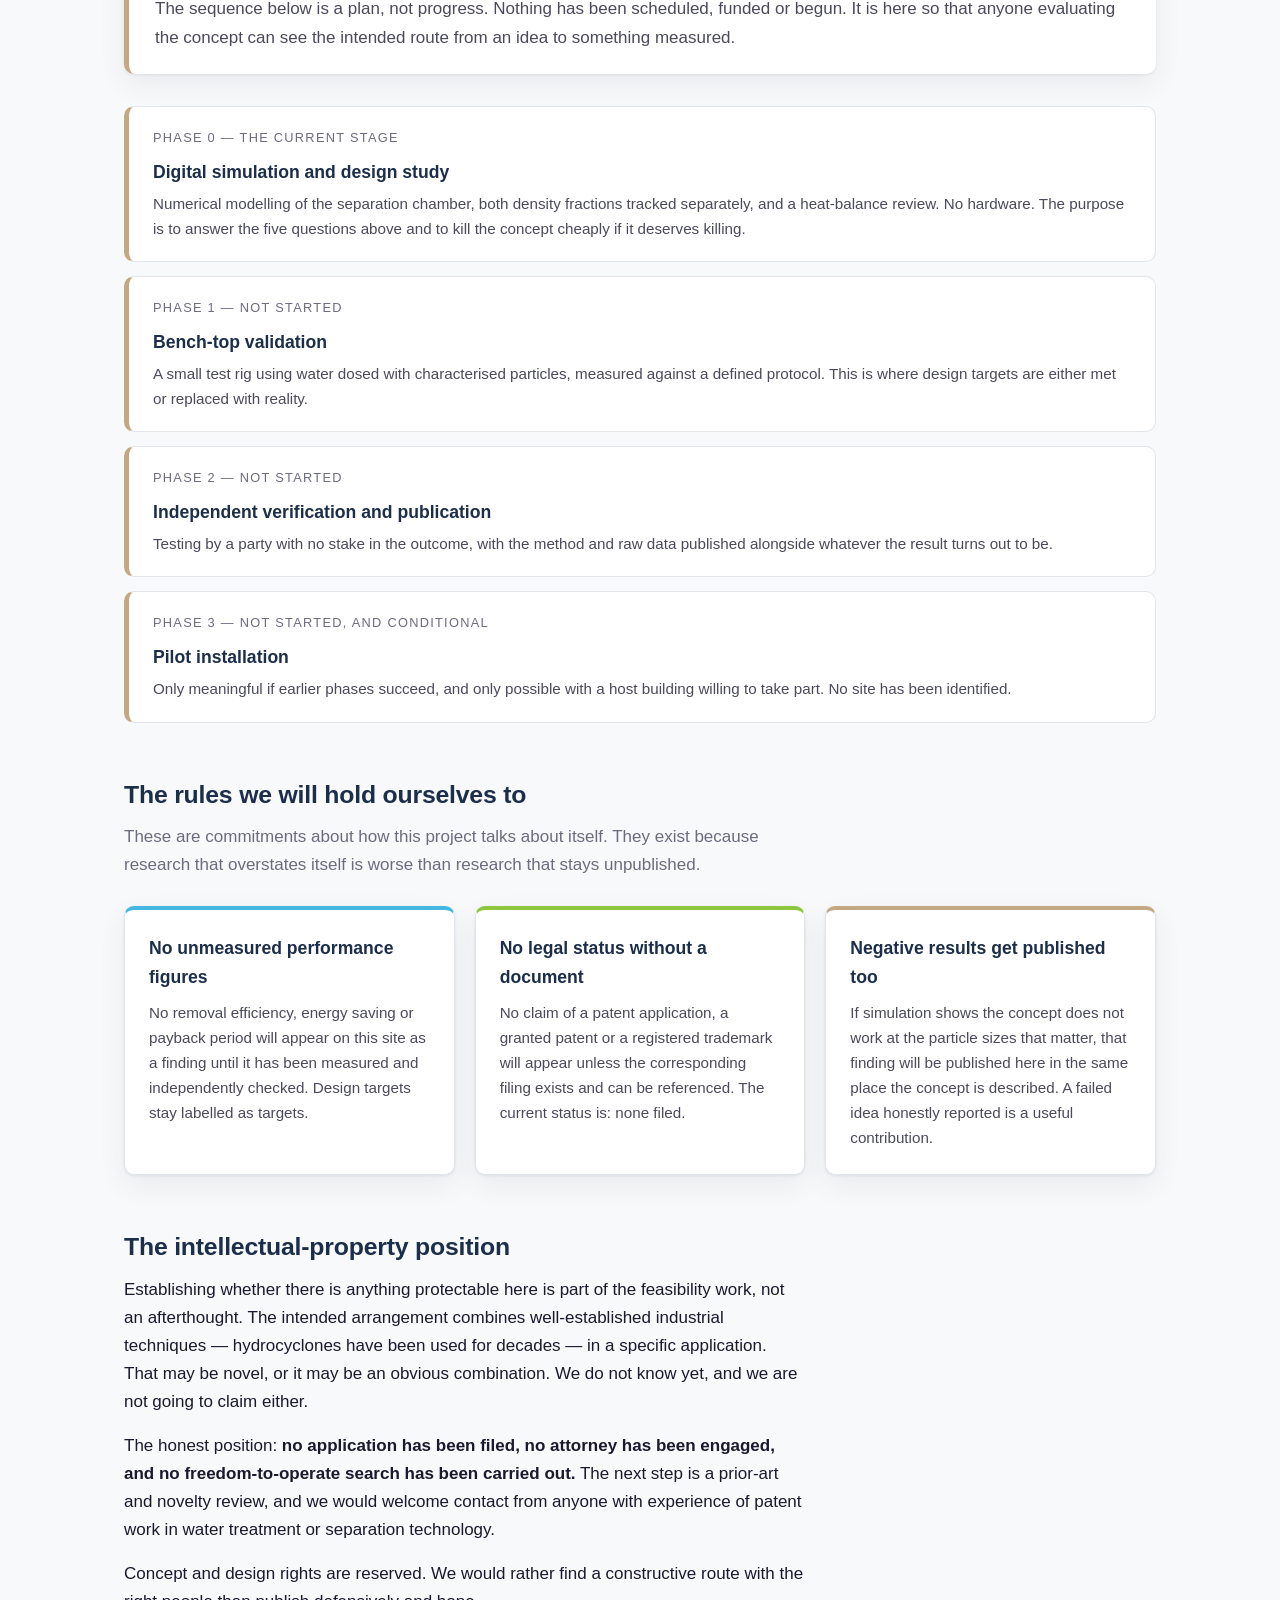
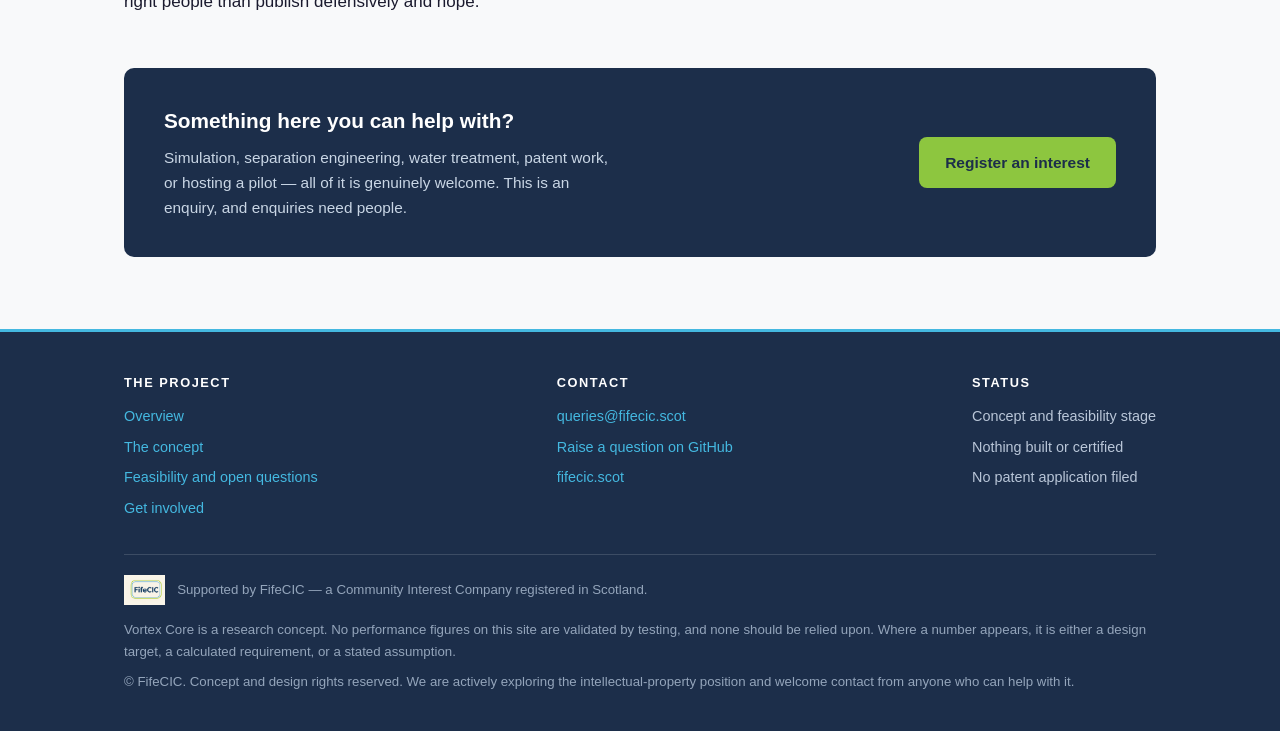
==== commit 5d54dcee: "Fix the diagram's physics claim, and stamp a version into it The diagram implied that particles trav" ====
--- a/feasibility.html
+++ b/feasibility.html
@@ -160,6 +160,10 @@
         <li>
           <strong>How we intend to answer it</strong>
           <span>Particle-tracking simulation of both density fractions through the same geometry, reported separately. Any result that shows net transfer into the product stream ends the concept in its current form and we will say so.</span>
+        </li>
+        <li>
+          <strong>The deeper question underneath it</strong>
+          <span>A hydrocyclone sorts material by density difference in a centrifugal field. That is well proven for dense solids and much weaker for material that barely differs from water. The central core is also typically air rather than water, so a buoyant particle may sit at a free surface instead of being skimmed. It is possible that buoyant microplastics need a different separation principle altogether. The model is being designed to be able to tell us that, and a negative answer would be a useful result.</span>
         </li>
       </ul>
 
--- a/assets/css/site.css
+++ b/assets/css/site.css
@@ -263,21 +263,10 @@
 }
 .figure figcaption { font-size: .85rem; color: var(--text-light); margin-top: 12px; }
 
-#vortex-3d {
-  width: 100%;
-  height: 400px;
-  border-radius: 8px;
-  background: var(--navy-3);
-  cursor: grab;
-  position: relative;
-  overflow: hidden;
-}
-#vortex-3d:active { cursor: grabbing; }
-#vortex-3d canvas { display: block; }
-.viz-fallback {
-  display: flex; align-items: center; justify-content: center;
-  height: 100%; color: var(--tan-light); font-size: .92rem; text-align: center; padding: 24px;
-}
+/* Diagrams are external SVG. They scale to any device, print cleanly, stay
+   editable, and weigh a fraction of a rendered raster. Each carries its own
+   internal styles, including its own reduced-motion handling. */
+.figure img { display: block; width: 100%; height: auto; }
 
 .stack-diagram {
   display: flex;
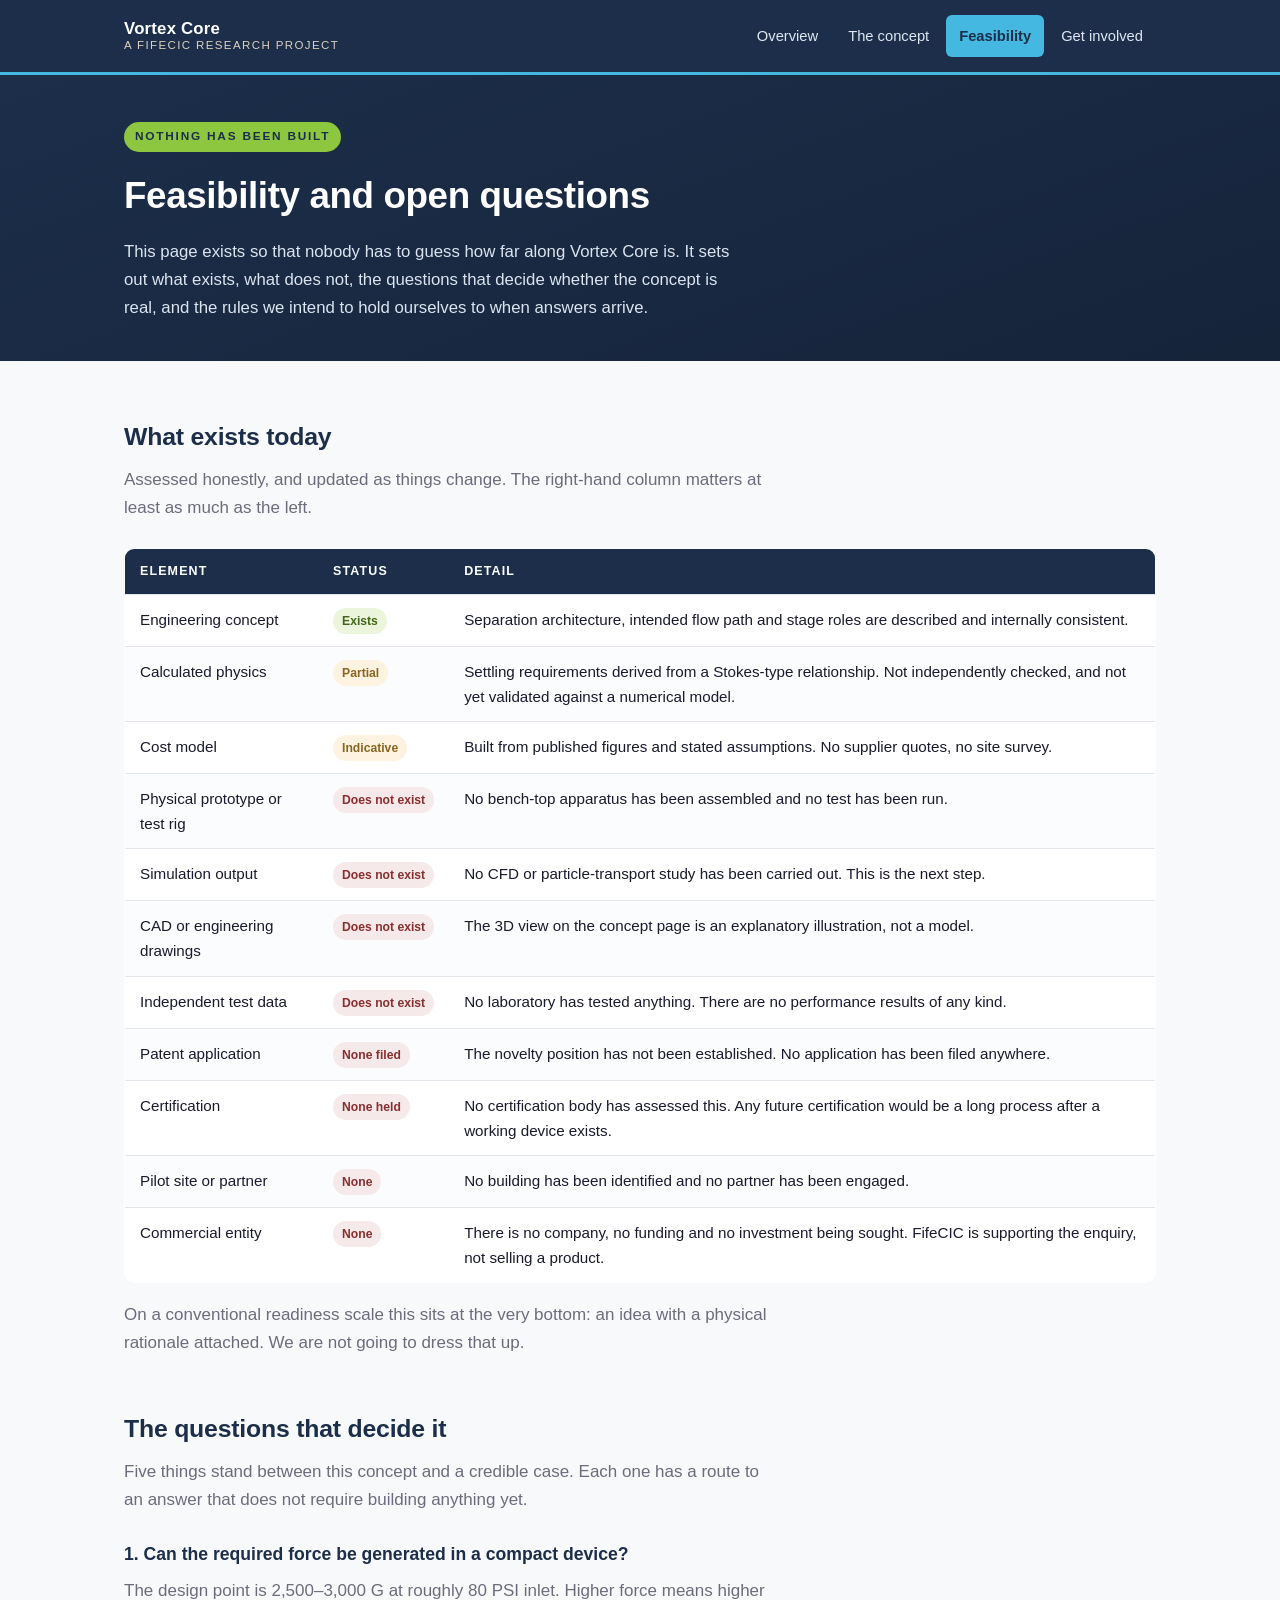
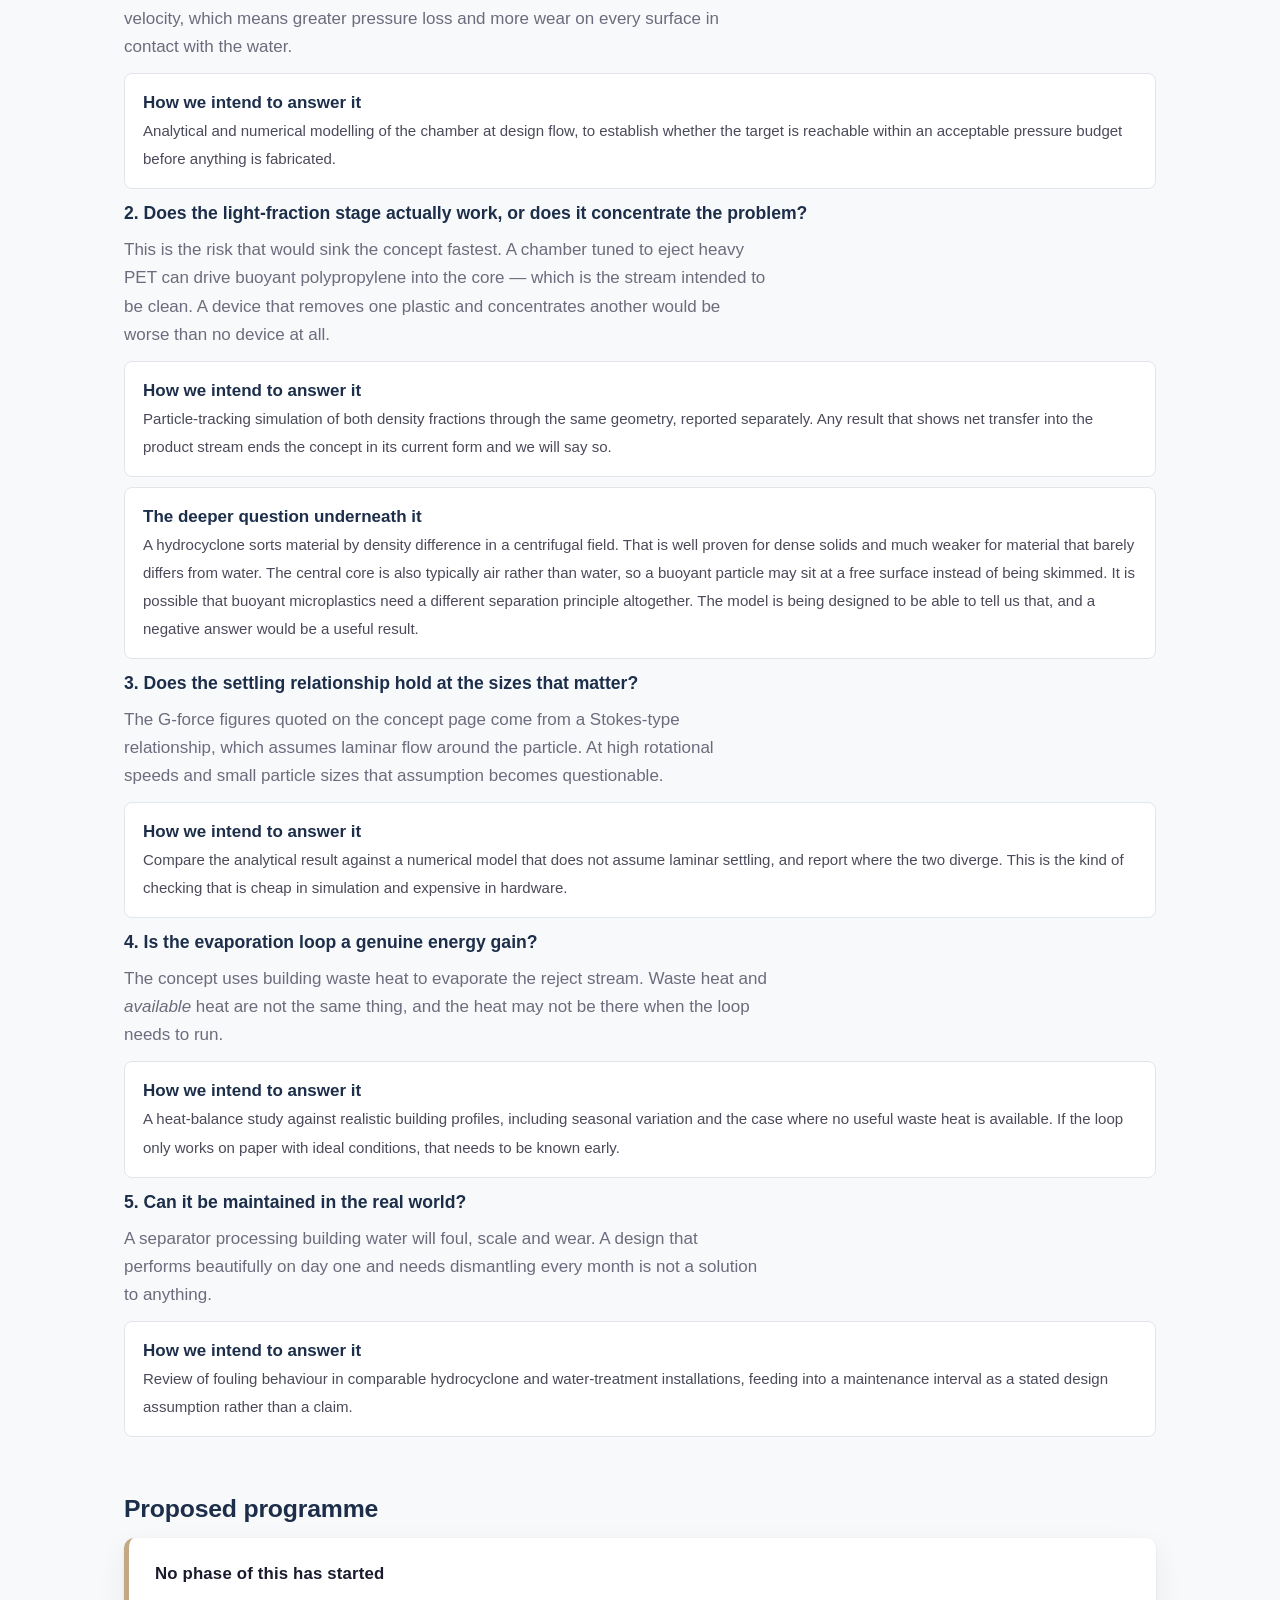
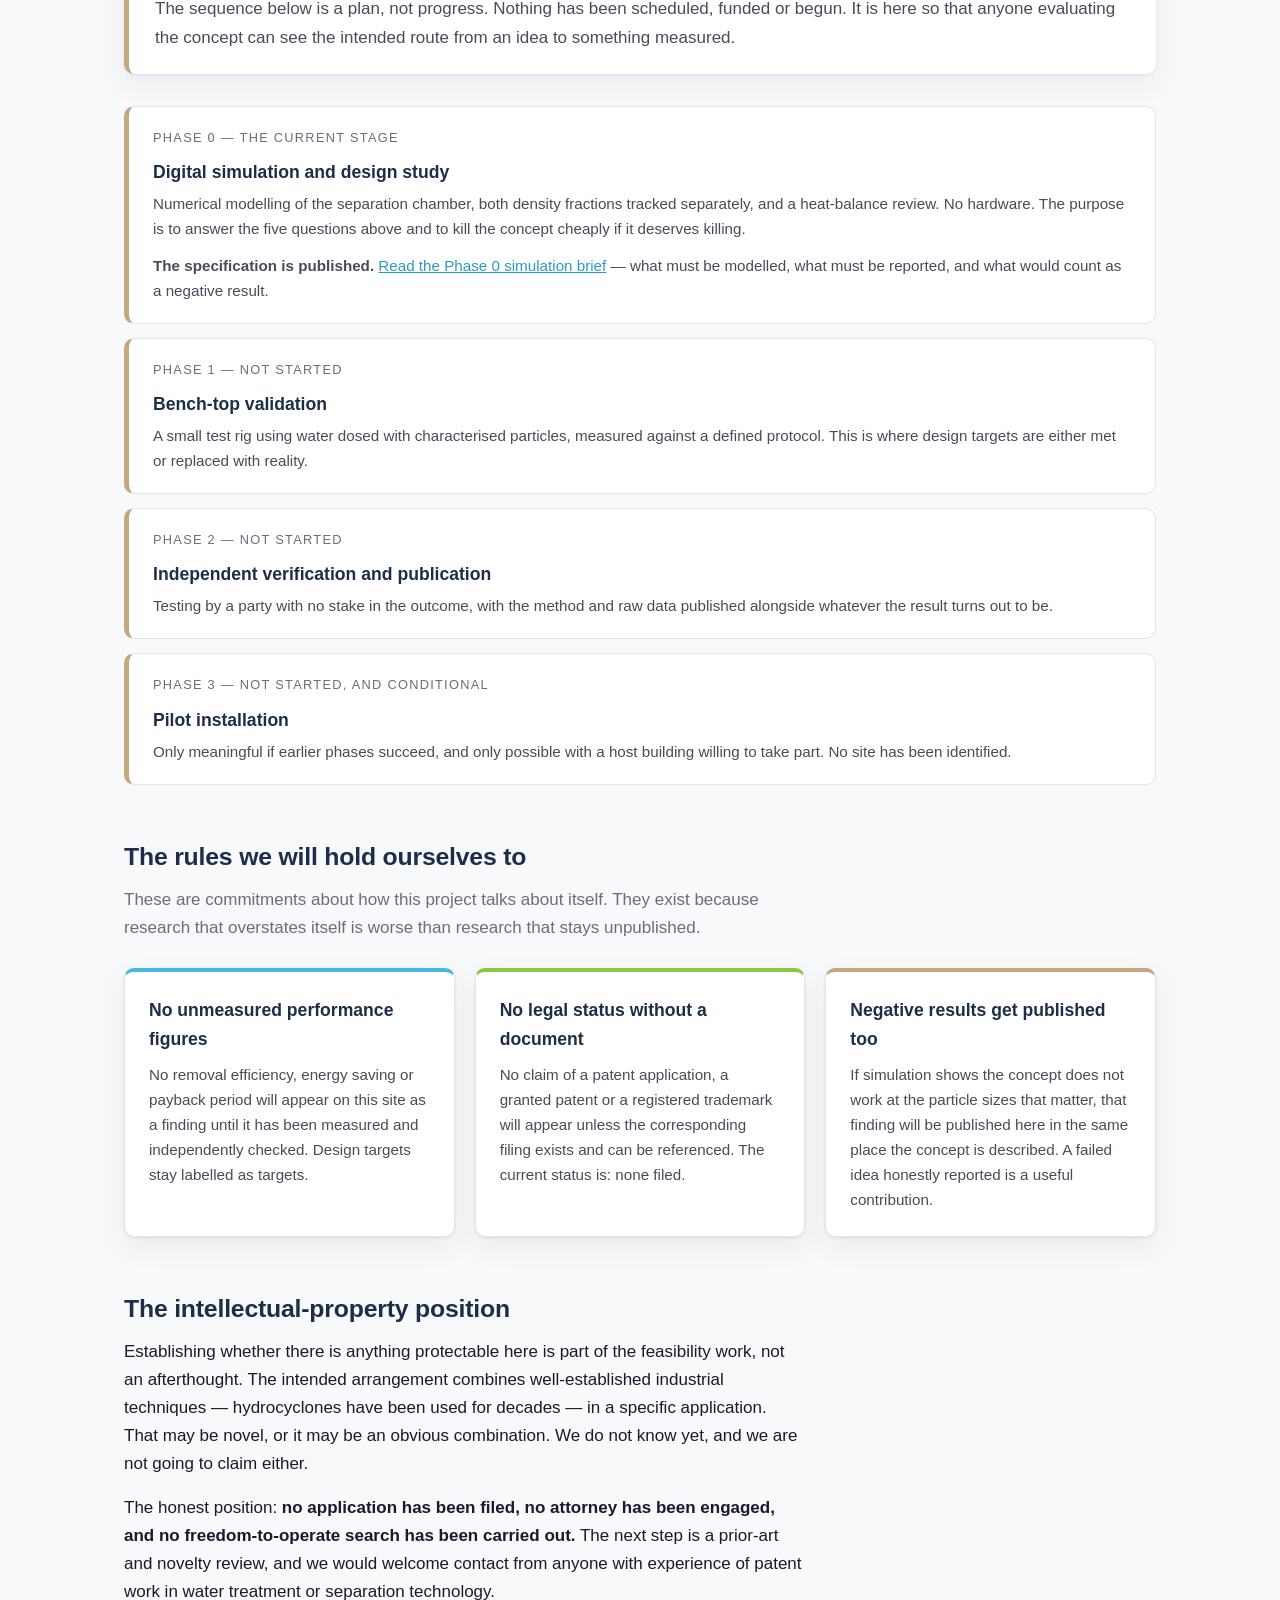
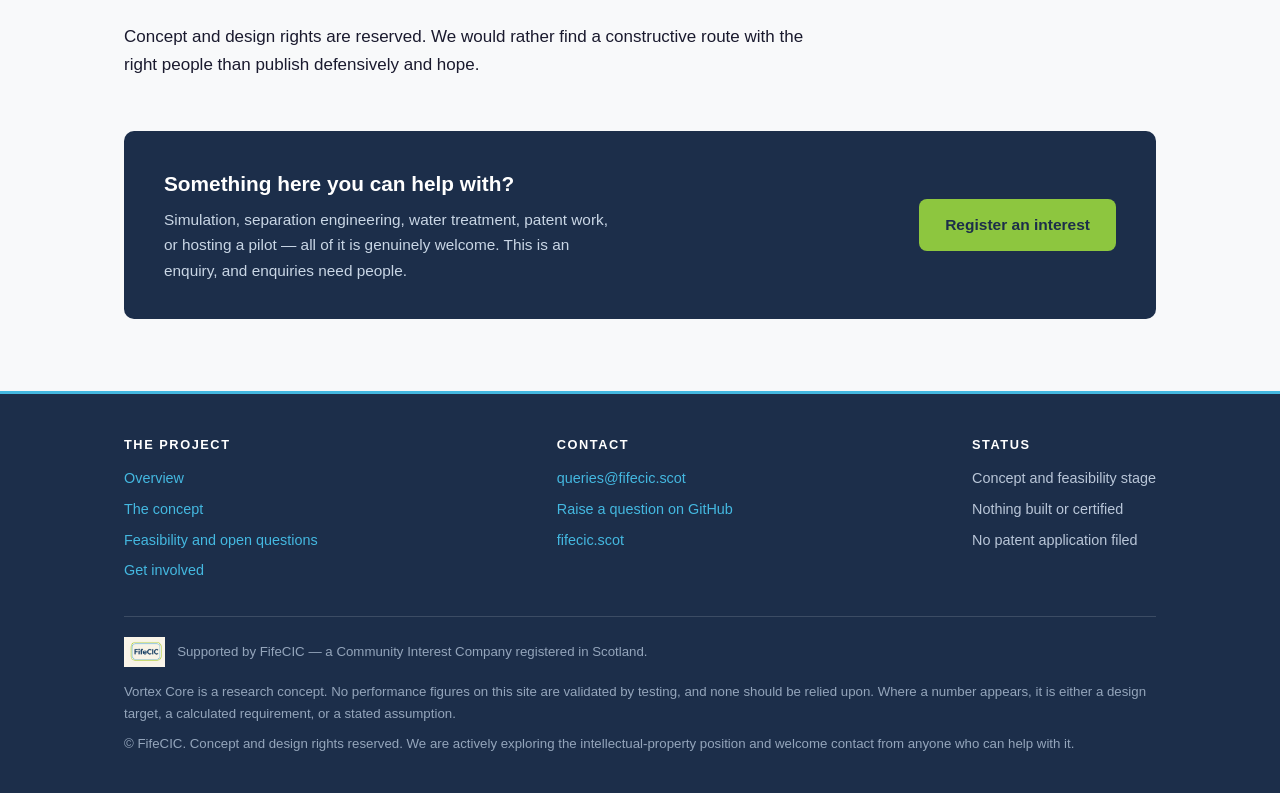
==== commit e89b5749: "Add the Phase 0 simulation brief and a derived G-force chart Two things, both arising from the objec" ====
--- a/feasibility.html
+++ b/feasibility.html
@@ -224,6 +224,12 @@
           Numerical modelling of the separation chamber, both density fractions tracked separately,
           and a heat-balance review. No hardware. The purpose is to answer the five questions above
           and to kill the concept cheaply if it deserves killing.
+        </p>
+        <p style="margin-top:12px">
+          <strong>The specification is published.</strong>
+          <a href="https://github.com/FifeCIC/VortexCore/blob/main/docs/SIMULATION-BRIEF.md" rel="noopener">Read
+          the Phase 0 simulation brief</a> &mdash; what must be modelled, what must be reported, and
+          what would count as a negative result.
         </p>
       </div>
 
